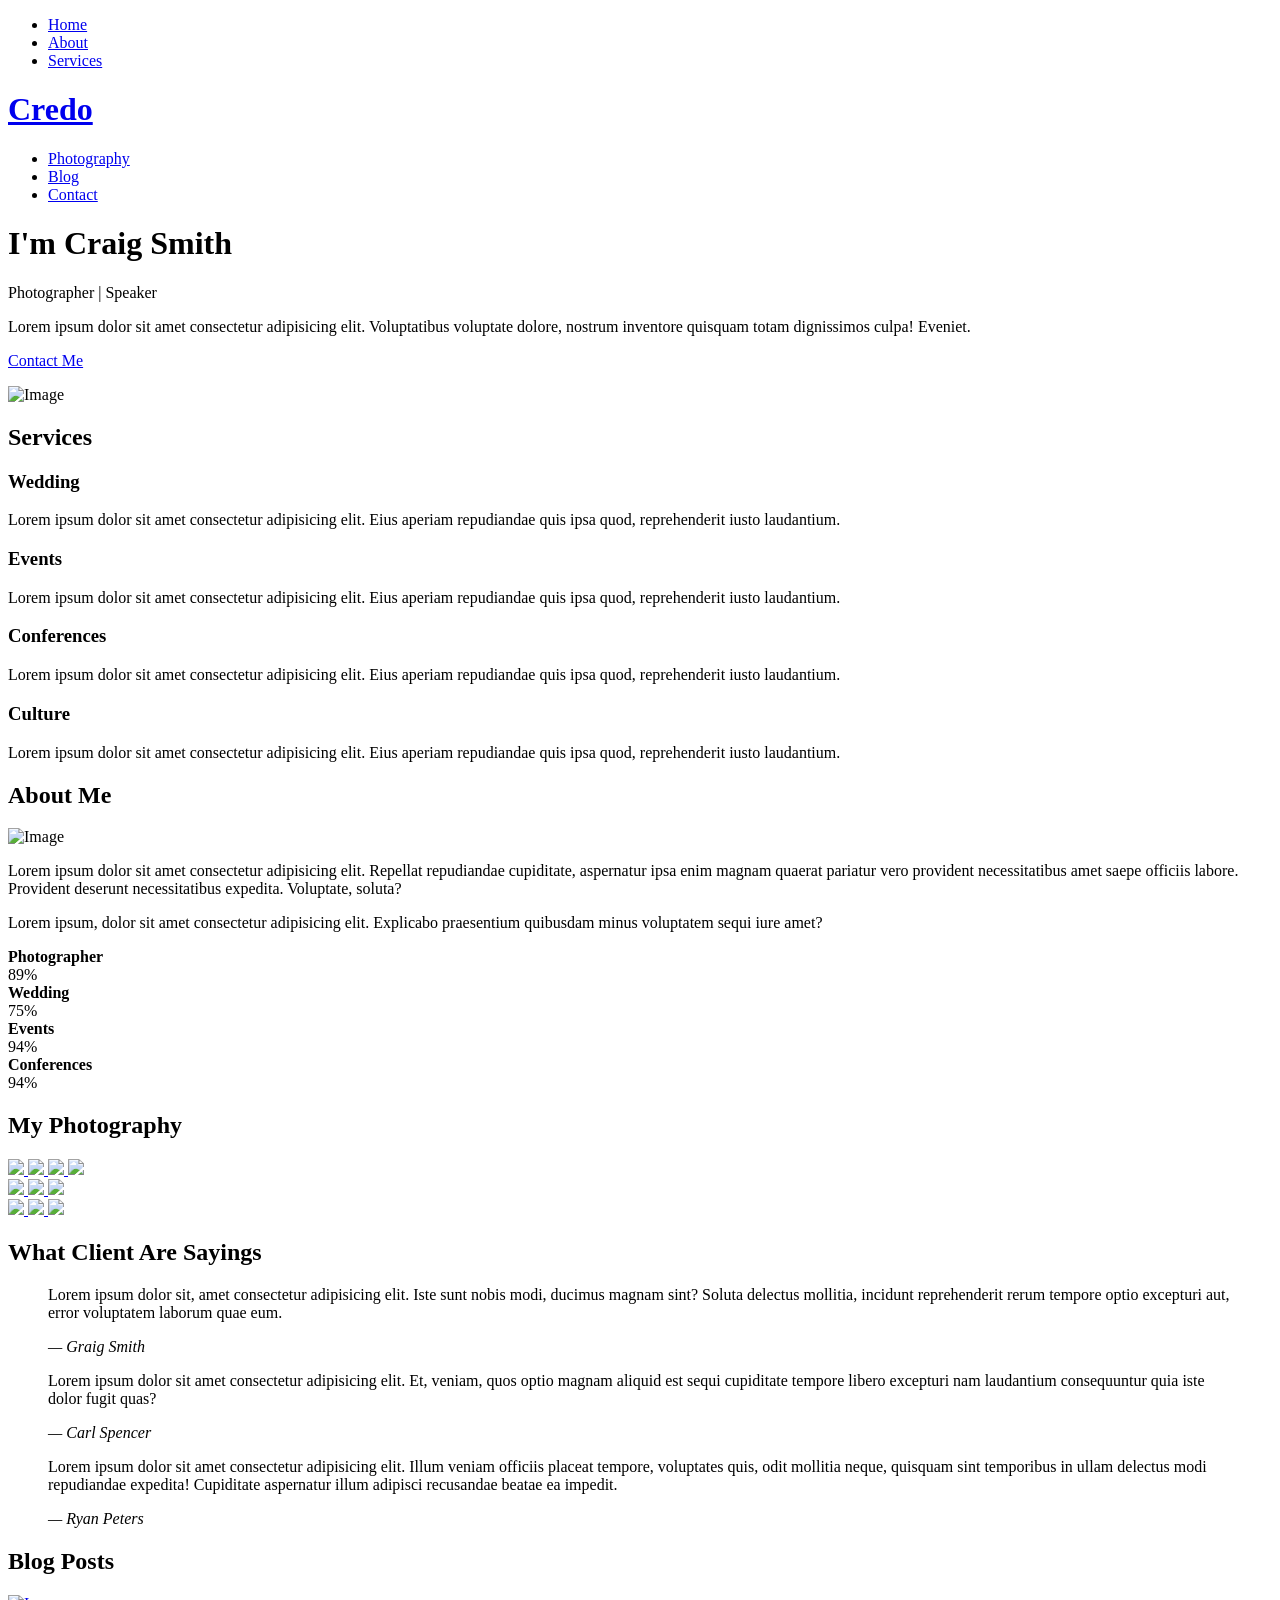
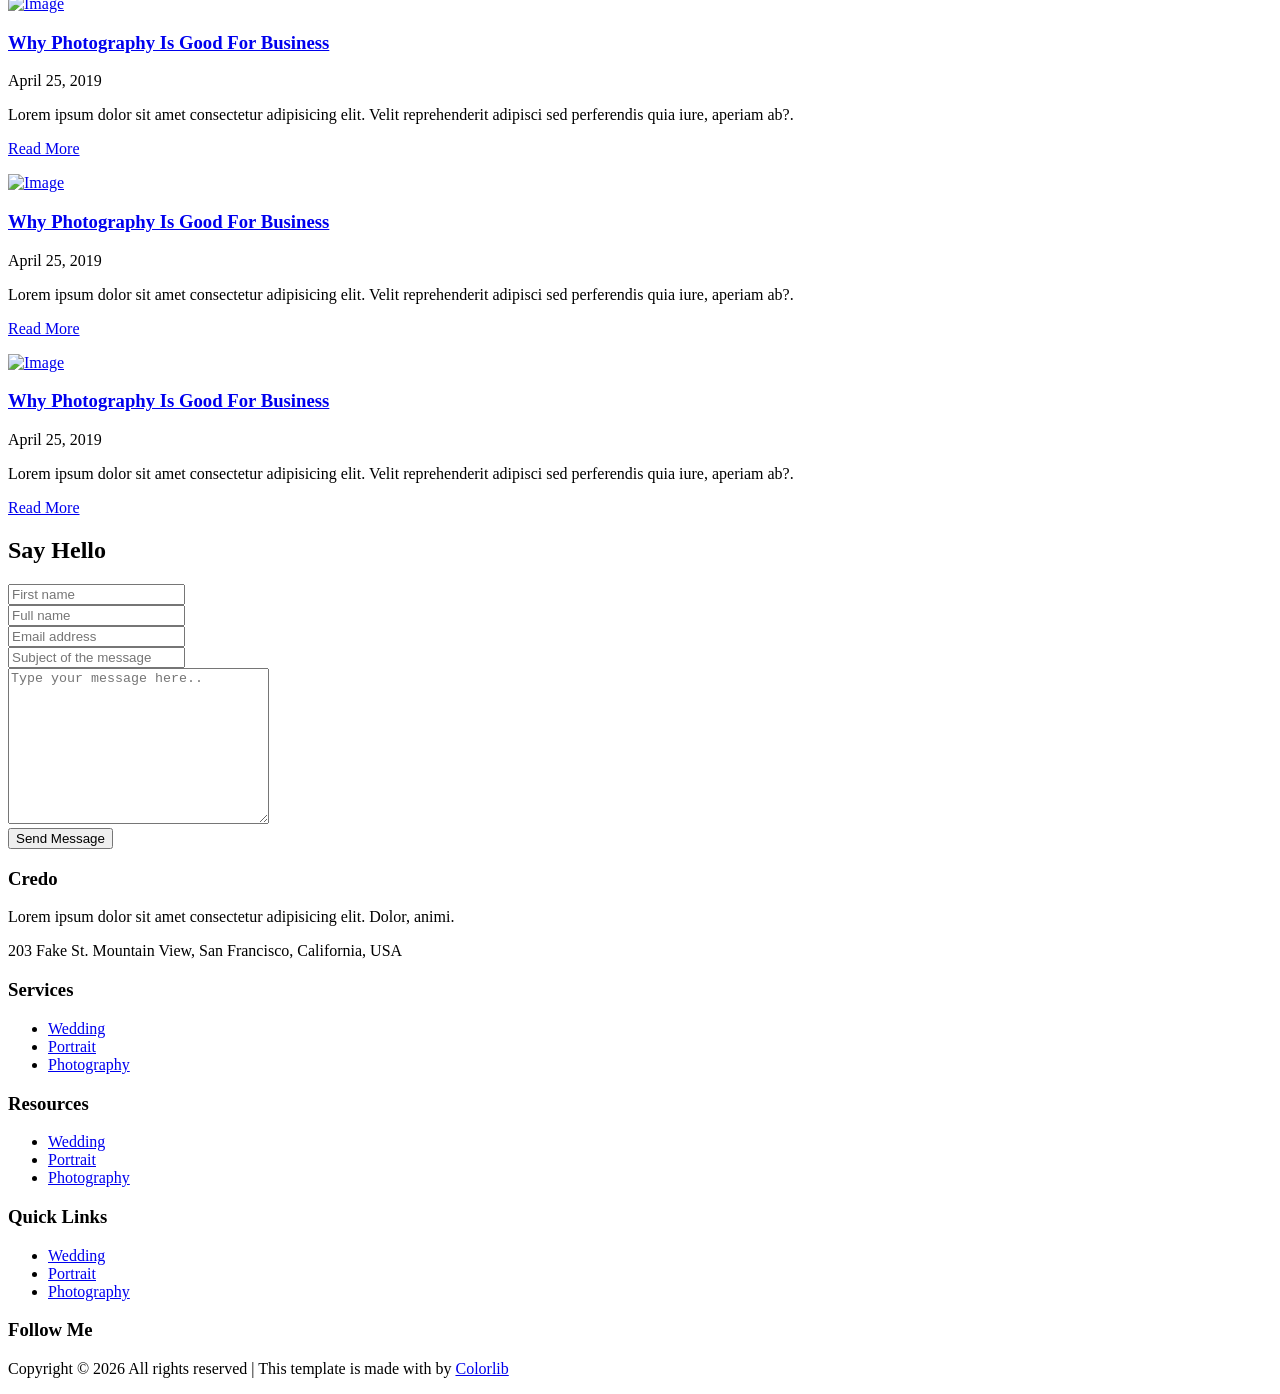
==== credd/index.html @ f9c204b1 "create flder" ====
<!doctype html>
<html lang="en">
  <head>
    <title>Credo &mdash; Website Template Colorlib</title>
    <meta charset="utf-8">
    <meta name="viewport" content="width=device-width, initial-scale=1, shrink-to-fit=no">
    
    <link href="https://fonts.googleapis.com/css?family=Nunito:300,400,700&display=swap" rel="stylesheet">
    <link rel="stylesheet" href="fonts/icomoon/style.css">

    <link rel="stylesheet" href="css/bootstrap.min.css">
    <link rel="stylesheet" href="css/jquery-ui.css">
    <link rel="stylesheet" href="css/owl.carousel.min.css">
    <link rel="stylesheet" href="css/owl.theme.default.min.css">
    <link rel="stylesheet" href="css/owl.theme.default.min.css">

    <link rel="stylesheet" href="css/jquery.fancybox.min.css">

    <link rel="stylesheet" href="css/bootstrap-datepicker.css">

    <link rel="stylesheet" href="fonts/flaticon/font/flaticon.css">

    <link rel="stylesheet" href="css/aos.css">

    <link rel="stylesheet" href="css/style.css">
    
  </head>
  <body data-spy="scroll" data-target=".site-navbar-target" data-offset="300">
  


  <div class="site-wrap">

    <div class="site-mobile-menu site-navbar-target">
      <div class="site-mobile-menu-header">
        <div class="site-mobile-menu-close mt-3">
          <span class="icon-close2 js-menu-toggle"></span>
        </div>
      </div>
      <div class="site-mobile-menu-body"></div>
    </div>
   
    <header class="site-navbar py-4 js-sticky-header site-navbar-target" role="banner">

      <div class="container-fluid">
        <div class="row align-items-center justify-content-center">
          
          <div class="">
            <nav class="site-navigation position-relative text-right" role="navigation">
              <ul class="site-menu main-menu js-clone-nav mr-auto d-none d-lg-block">
                <li><a href="#home-section" class="nav-link">Home</a></li>
                <li><a href="#about-section" class="nav-link">About</a></li>
                <li><a href="#services-section" class="nav-link">Services</a></li>
              </ul>
            </nav>
          </div>

          <div class=" text-center mx-5">
            <h1 class="m-0 site-logo"><a href="index.html">Credo</a></h1>
          </div>

          <div class="text-left">

            <nav class="site-navigation position-relative" role="navigation">
              <ul class="site-menu main-menu js-clone-nav mr-auto d-none d-lg-block">
                <li><a href="#portfolio-section" class="nav-link">Photography</a></li>
                <li><a href="#blog-section" class="nav-link">Blog</a></li>
                <li><a href="#contact-section" class="nav-link">Contact</a></li>
              </ul>
            </nav>


            <div class="d-inline-block d-lg-none" style="position: relative; top: 3px;"><a href="#" class="site-menu-toggle js-menu-toggle float-right"><span class="icon-menu h3"></span></a></div>

          </div>

        </div>
      </div>
      
    </header>


    <div class="site-blocks-cover overlay bg-light" id="home-section">

      <div class="container">
        <div class="row justify-content-center">

          <div class="col-md-12 mt-lg-5 text-left align-self-center text-intro">
            <div class="row">
              <div class="col-lg-6">
                <h1 class="text-white">I'm Craig Smith</h1>
                <p class="text-secondary">Photographer <span class="mx-3">|</span> Speaker</p>
                <p class="lead">Lorem ipsum dolor sit amet consectetur adipisicing elit. Voluptatibus voluptate dolore, nostrum inventore quisquam totam dignissimos culpa! Eveniet.</p>
                <p><a href="#contact-section" class="btn smoothscroll btn-primary">Contact Me</a></p>
              </div>
            </div>
          </div>
            
        </div>
      </div>

      <img src="images/credo_img_1.jpg" alt="Image" class="img-face">
      
    </div>  

    <div class="site-section bg-light" id="services-section">
      <div class="container">
        <div class="row ">
          <div class="col-12 mb-5 position-relative">
            <h2 class="section-title text-center mb-5">Services</h2>
          </div>
    
          <div class="col-md-6 mb-4">
            <div class="service d-flex h-100">
              <div class="service-number mr-4"><span class="icon-glass"></span></div>
              <div class="service-about">
                <h3>Wedding</h3>
                <p>Lorem ipsum dolor sit amet consectetur adipisicing elit. Eius aperiam repudiandae quis ipsa quod, reprehenderit iusto laudantium.</p>
              </div>
            </div>
          </div>
    
          <div class="col-md-6 mb-4">
            <div class="service d-flex h-100">
              <div class="service-number mr-4"><span class="icon-video-camera"></span></div>
              <div class="service-about">
                <h3>Events</h3>
                <p>Lorem ipsum dolor sit amet consectetur adipisicing elit. Eius aperiam repudiandae quis ipsa quod, reprehenderit iusto laudantium.</p>
              </div>
            </div>
          </div>
    
          <div class="col-md-6 mb-4">
            <div class="service d-flex h-100">
              <div class="service-number mr-4"><span class="icon-fire"></span></div>
              <div class="service-about">
                <h3>Conferences</h3>
                <p>Lorem ipsum dolor sit amet consectetur adipisicing elit. Eius aperiam repudiandae quis ipsa quod, reprehenderit iusto laudantium.</p>
              </div>
            </div>
          </div>
    
          <div class="col-md-6 mb-4">
            <div class="service d-flex h-100">
              <div class="service-number mr-4"><span class="icon-magnet"></span></div>
              <div class="service-about">
                <h3>Culture</h3>
                <p>Lorem ipsum dolor sit amet consectetur adipisicing elit. Eius aperiam repudiandae quis ipsa quod, reprehenderit iusto laudantium.</p>
              </div>
            </div>
          </div>
    
        </div>
      </div>
    </div>



    <div class="site-section" id="about-section">
      <div class="container">
        <div class="row ">
          <div class="col-12 mb-4 position-relative">
            <h2 class="section-title">About Me</h2>
          </div>
          <div class="col-lg-6 order-2 order-lg-1">
            <img class="img-fluid mb-4" src="images/credo_img_1.jpg" alt="Image">
            <p>Lorem ipsum dolor sit amet consectetur adipisicing elit. Repellat repudiandae cupiditate, aspernatur ipsa enim magnam quaerat pariatur vero provident necessitatibus amet saepe officiis labore. Provident deserunt necessitatibus expedita. Voluptate, soluta?</p>
            <p>Lorem ipsum, dolor sit amet consectetur adipisicing elit. Explicabo praesentium quibusdam minus voluptatem sequi iure amet?</p>
          </div>
          <div class="col-lg-6 order-3 pl-lg-5 order-lg-2">
            <div class="mb-5">
              <strong class="text-black">Photographer</strong>
              <div class="progress">
                <div class="progress-bar" role="progressbar" aria-valuenow="0" aria-valuemin="0" aria-valuemax="100"
                  style="width: 89%;">
                  <span>89%</span>
                </div>
              </div>
            </div>
            <div class="mb-5">
              <strong class="text-black">Wedding</strong>
              <div class="progress">
                <div class="progress-bar" role="progressbar" aria-valuenow="0" aria-valuemin="0" aria-valuemax="100"
                  style="width: 75%;">
                  <span>75%</span>
                </div>
              </div>
            </div>
            <div class="mb-5">
              <strong class="text-black">Events</strong>
              <div class="progress">
                <div class="progress-bar" role="progressbar" aria-valuenow="0" aria-valuemin="0" aria-valuemax="100"
                  style="width: 94%;">
                  <span>94%</span>
                </div>
              </div>
            </div>
            <div class="mb-5">
              <strong class="text-black">Conferences</strong>
              <div class="progress">
                <div class="progress-bar" role="progressbar" aria-valuenow="0" aria-valuemin="0" aria-valuemax="100"
                  style="width: 94%;">
                  <span>94%</span>
                </div>
              </div>
            </div>
          </div>
          
        </div>
      </div>
    </div>


    

    <section class="site-section block__62272" id="portfolio-section">
      

      <div class="container">
        <div class="row mb-5">
          <div class="col-12 position-relative">
            <h2 class="section-title text-center mb-5">My Photography</h2>
          </div>
        </div>


        <div class="row">
          <div class="col-md-6 col-lg-4 item">
            <a href="images/img_1.jpg" class="item-wrap fancybox mb-4">
              <span class="icon-search2"></span>
              <img class="img-fluid" src="images/img_1.jpg">
            </a>
            <a href="images/img_2.jpg" class="item-wrap fancybox mb-4">
              <span class="icon-search2"></span>
              <img class="img-fluid" src="images/img_2.jpg">
            </a>
            <a href="images/img_3.jpg" class="item-wrap fancybox mb-4">
              <span class="icon-search2"></span>
              <img class="img-fluid" src="images/img_3.jpg">
            </a>
            <a href="images/img_10.jpg" class="item-wrap fancybox mb-4">
              <span class="icon-search2"></span>
              <img class="img-fluid" src="images/img_10.jpg">
            </a>
          </div>
          <div class="col-md-6 col-lg-4 item">
            <a href="images/img_1.jpg" class="item-wrap fancybox mb-4">
              <span class="icon-search2"></span>
              <img class="img-fluid" src="images/img_4.jpg">
            </a>
            <a href="images/img_5.jpg" class="item-wrap fancybox mb-4">
              <span class="icon-search2"></span>
              <img class="img-fluid" src="images/img_5.jpg">
            </a>
            <a href="images/img_8.jpg" class="item-wrap fancybox mb-4">
              <span class="icon-search2"></span>
              <img class="img-fluid" src="images/img_8.jpg">
            </a>
          </div>
          <div class="col-md-6 col-lg-4 item">
            <a href="images/img_6.jpg" class="item-wrap fancybox mb-4">
              <span class="icon-search2"></span>
              <img class="img-fluid" src="images/img_6.jpg">
            </a>
            <a href="images/img_7.jpg" class="item-wrap fancybox mb-4">
              <span class="icon-search2"></span>
              <img class="img-fluid" src="images/img_7.jpg">
            </a>
            <a href="images/img_9.jpg" class="item-wrap fancybox mb-4">
              <span class="icon-search2"></span>
              <img class="img-fluid" src="images/img_9.jpg">
            </a>
          </div>
        </div>

        
      </div>

    </section>


    <section class="site-section bg-primary">
      <div class="container">
        <div class="row">
          <div class="col-12 mb-5 position-relative">
            <h2 class="section-title text-center mb-5 text-white">What Client Are Sayings</h2>
          </div>
        </div>
        <div class="owl-carousel slide-one-item">
          <div class="slide">
            <blockquote>
              <p>Lorem ipsum dolor sit, amet consectetur adipisicing elit. Iste sunt nobis modi, ducimus magnam sint? Soluta delectus mollitia, incidunt reprehenderit rerum tempore optio excepturi aut, error voluptatem laborum quae eum.</p>
              <p><cite>&mdash; Graig Smith</cite></p>
            </blockquote>
          </div>
          <div class="slide">
            <blockquote>
              <p>Lorem ipsum dolor sit amet consectetur adipisicing elit. Et, veniam, quos optio magnam aliquid est sequi cupiditate tempore libero excepturi nam laudantium consequuntur quia iste dolor fugit quas?</p>
              <p><cite>&mdash; Carl Spencer</cite></p>
            </blockquote>
          </div>
          <div class="slide">
            <blockquote>
              <p>Lorem ipsum dolor sit amet consectetur adipisicing elit. Illum veniam officiis placeat tempore, voluptates quis, odit mollitia neque, quisquam sint temporibus in ullam delectus modi repudiandae expedita! Cupiditate aspernatur illum adipisci recusandae beatae ea impedit.</p>
              <p><cite>&mdash; Ryan Peters</cite></p>
            </blockquote>
          </div>
        </div>
      </div>
    </section>

    

    <section class="site-section bg-light" id="blog-section">
      <div class="container">
        <div class="row">
          
          <div class="col-12 mb-5 position-relative">
            <h2 class="section-title text-center mb-5">Blog Posts</h2>
          </div>

          <div class="col-md-6 mb-5 mb-lg-0 col-lg-4">
            <div class="blog_entry">
              <a href="single.html"><img src="images/blog_1.jpg" alt="Image" class="img-fluid"></a>
              <div class="p-4 bg-white">
                <h3><a href="single.html">Why Photography Is Good For Business</a></h3>
                <span class="date">April 25, 2019</span>
                <p>Lorem ipsum dolor sit amet consectetur adipisicing elit. Velit reprehenderit adipisci sed perferendis quia iure, aperiam ab?.</p>
                <p class="more"><a href="single.html">Read More</a></p>
              </div>
            </div>
          </div>

          <div class="col-md-6 mb-5 mb-lg-0 col-lg-4">
            <div class="blog_entry">
              <a href="single.html"><img src="images/blog_2.jpg" alt="Image" class="img-fluid"></a>
              <div class="p-4 bg-white">
                <h3><a href="single.html">Why Photography Is Good For Business</a></h3>
                <span class="date">April 25, 2019</span>
                <p>Lorem ipsum dolor sit amet consectetur adipisicing elit. Velit reprehenderit adipisci sed perferendis quia iure, aperiam ab?.</p>
                <p class="more"><a href="single.html">Read More</a></p>
              </div>
            </div>
          </div>

          <div class="col-md-6 mb-5 mb-lg-0 col-lg-4">
            <div class="blog_entry">
              <a href="single.html"><img src="images/blog_3.jpg" alt="Image" class="img-fluid"></a>
              <div class="p-4 bg-white">
                <h3><a href="single.html">Why Photography Is Good For Business</a></h3>
                <span class="date">April 25, 2019</span>
                <p>Lorem ipsum dolor sit amet consectetur adipisicing elit. Velit reprehenderit adipisci sed perferendis quia iure, aperiam ab?.</p>
                <p class="more"><a href="single.html">Read More</a></p>
              </div>
            </div>
          </div>
        </div>
      </div>
    </section>


    <section class="site-section bg-primary" id="contact-section">
      <div class="container">
        <div class="row">
          <div class="col-12 mb-5 position-relative">
            <h2 class="section-title text-center text-white mb-5">Say Hello</h2>
          </div>
        </div>
        <form action="#" class="form">
          <div class="row mb-4">
            <div class="form-group col-6">
              <input type="text" class="form-control" placeholder="First name">
            </div>
            <div class="form-group col-6">
              <input type="text" class="form-control" placeholder="Full name">
            </div>
          </div>

          <div class="row mb-4">
            <div class="form-group col-12">
              <input type="email" class="form-control" placeholder="Email address">
            </div>
          </div>

          <div class="row mb-4">
            <div class="form-group col-12">
              <input type="text" class="form-control" placeholder="Subject of the message">
            </div>
          </div>

          <div class="row mb-4">
            <div class="form-group col-12">
              <textarea name="" id="" cols="30" rows="10" class="form-control" placeholder="Type your message here.."></textarea>
            </div>
          </div>

          <div class="row">
            <div class="col-md-6">
              <input type="submit" class="btn btn-dark" value="Send Message">
            </div>
          </div>
          
        </form>
      </div>
    </section>

    <footer class="site-section bg-light footer">
      <div class="container">
        <div class="row mb-5">
          <div class="col-md-3">
            <h3 class="footer-title">Credo</h3>
            <p>Lorem ipsum dolor sit amet consectetur adipisicing elit. Dolor, animi.</p>
            <p><span class="d-inline-block d-md-block">203 Fake St. Mountain View,</span> San Francisco, California, USA</p>
          </div>
          <div class="col-md-5 mx-auto">
            <div class="row">
              <div class="col-lg-4">
                <h3 class="footer-title">Services</h3>
                <ul class="list-unstyled">
                  <li><a href="#">Wedding</a></li>
                  <li><a href="#">Portrait</a></li>
                  <li><a href="#">Photography</a></li>
                </ul>
              </div>
              <div class="col-lg-4">
                <h3 class="footer-title">Resources</h3>
                <ul class="list-unstyled">
                  <li><a href="#">Wedding</a></li>
                  <li><a href="#">Portrait</a></li>
                  <li><a href="#">Photography</a></li>
                </ul>
              </div>
              <div class="col-lg-4">
                <h3 class="footer-title">Quick Links</h3>
                <ul class="list-unstyled">
                  <li><a href="#">Wedding</a></li>
                  <li><a href="#">Portrait</a></li>
                  <li><a href="#">Photography</a></li>
                </ul>
              </div>
            </div>
          </div>
          <div class="col-md-3">
            <h3 class="footer-title">Follow Me</h3>
            <a href="#" class="social-circle p-2"><span class="icon-twitter"></span></a>
            <a href="#" class="social-circle p-2"><span class="icon-facebook"></span></a>
            <a href="#" class="social-circle p-2"><span class="icon-instagram"></span></a>
            <a href="#" class="social-circle p-2"><span class="icon-dribbble"></span></a>
            <a href="#" class="social-circle p-2"><span class="icon-linkedin"></span></a>
          </div>
        </div>

        <div class="row">
          <div class="col-12 text-center">
            <!-- Link back to Colorlib can't be removed. Template is licensed under CC BY 3.0. -->
            <p>Copyright &copy;
            <script>document.write(new Date().getFullYear());</script> All rights reserved | This template is made with <i
              class="icon-heart-o" aria-hidden="true"></i> by <a href="https://colorlib.com" target="_blank">Colorlib</a></p>
            <!-- Link back to Colorlib can't be removed. Template is licensed under CC BY 3.0. -->
            
          </div>
        </div>
      </div>
    </footer>

  </div> <!-- .site-wrap -->

  <script src="js/jquery-3.3.1.min.js"></script>
  <script src="js/jquery-ui.js"></script>
  <script src="js/popper.min.js"></script>
  <script src="js/bootstrap.min.js"></script>
  <script src="js/owl.carousel.min.js"></script>
  <script src="js/jquery.easing.1.3.js"></script>
  <script src="js/aos.js"></script>
  <script src="js/jquery.fancybox.min.js"></script>
  <script src="js/jquery.sticky.js"></script>
  
  <script src="js/main.js"></script>

  
  </body>
</html>
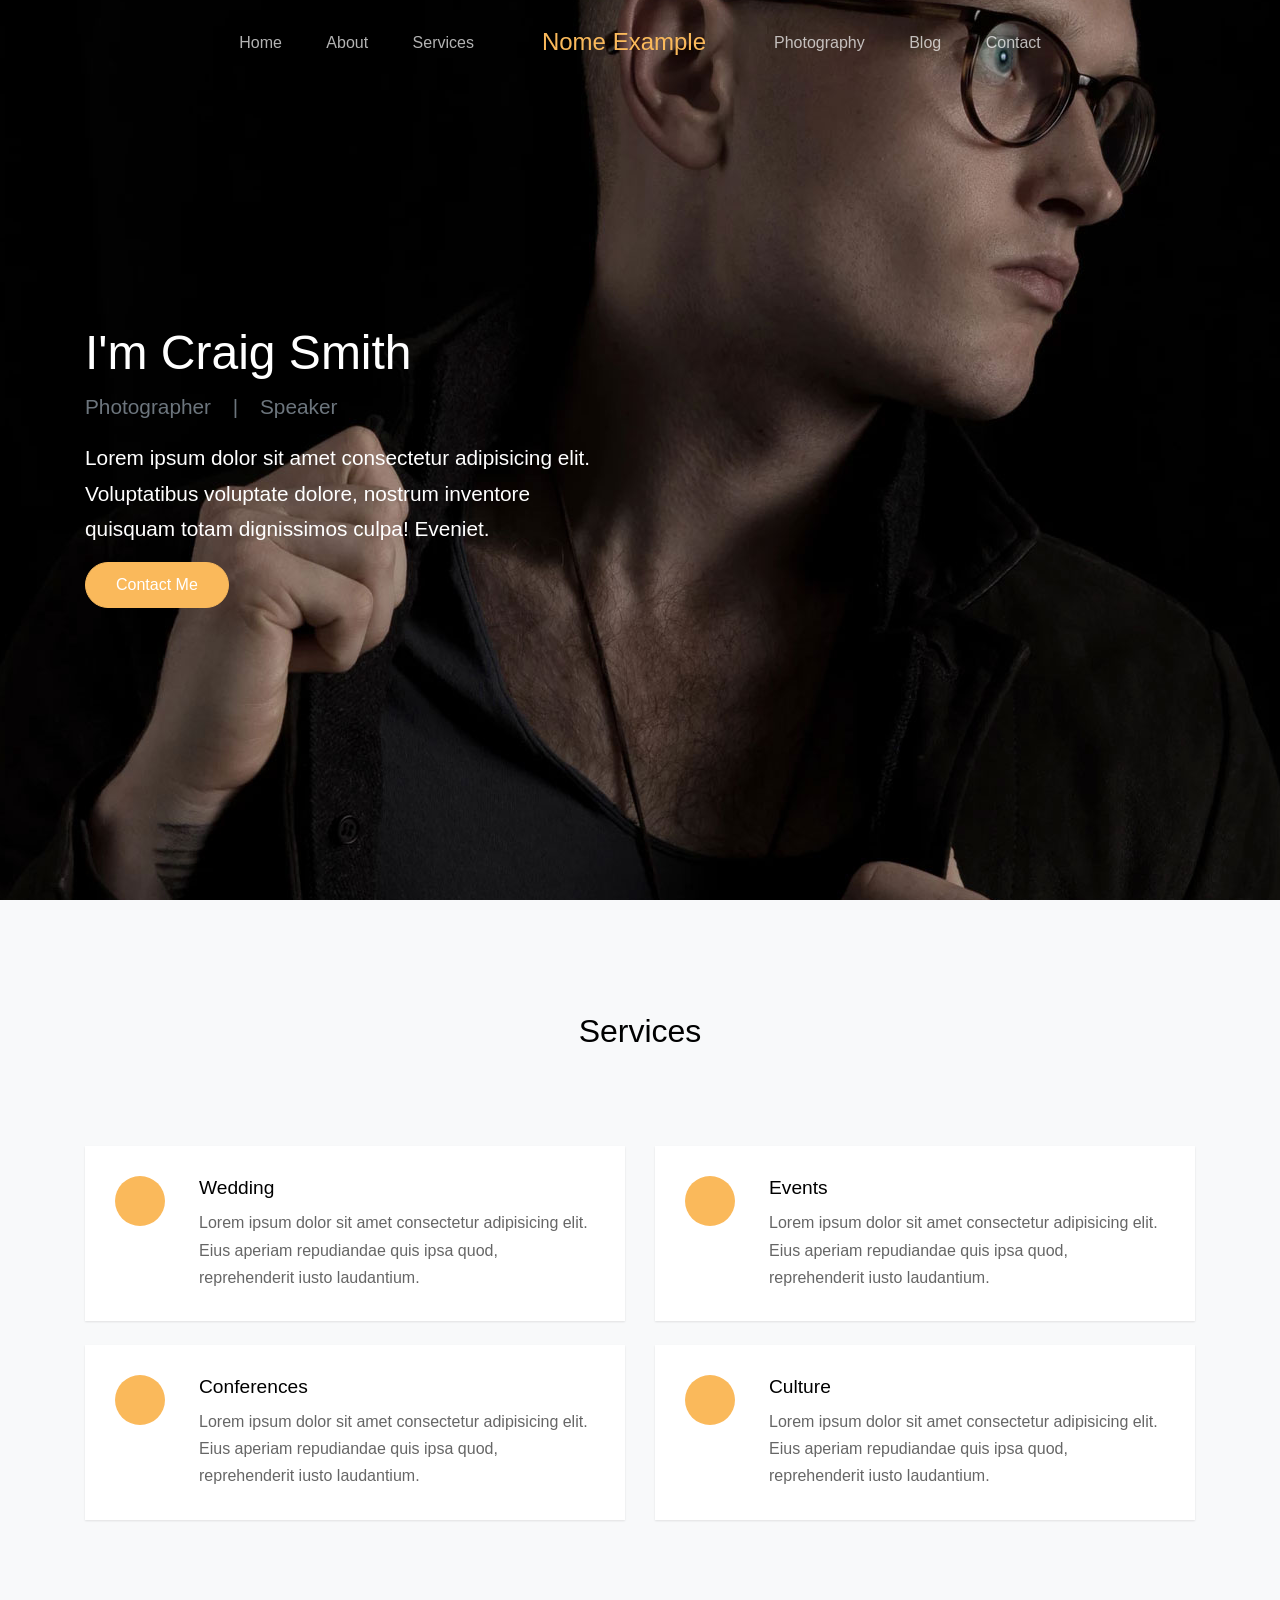
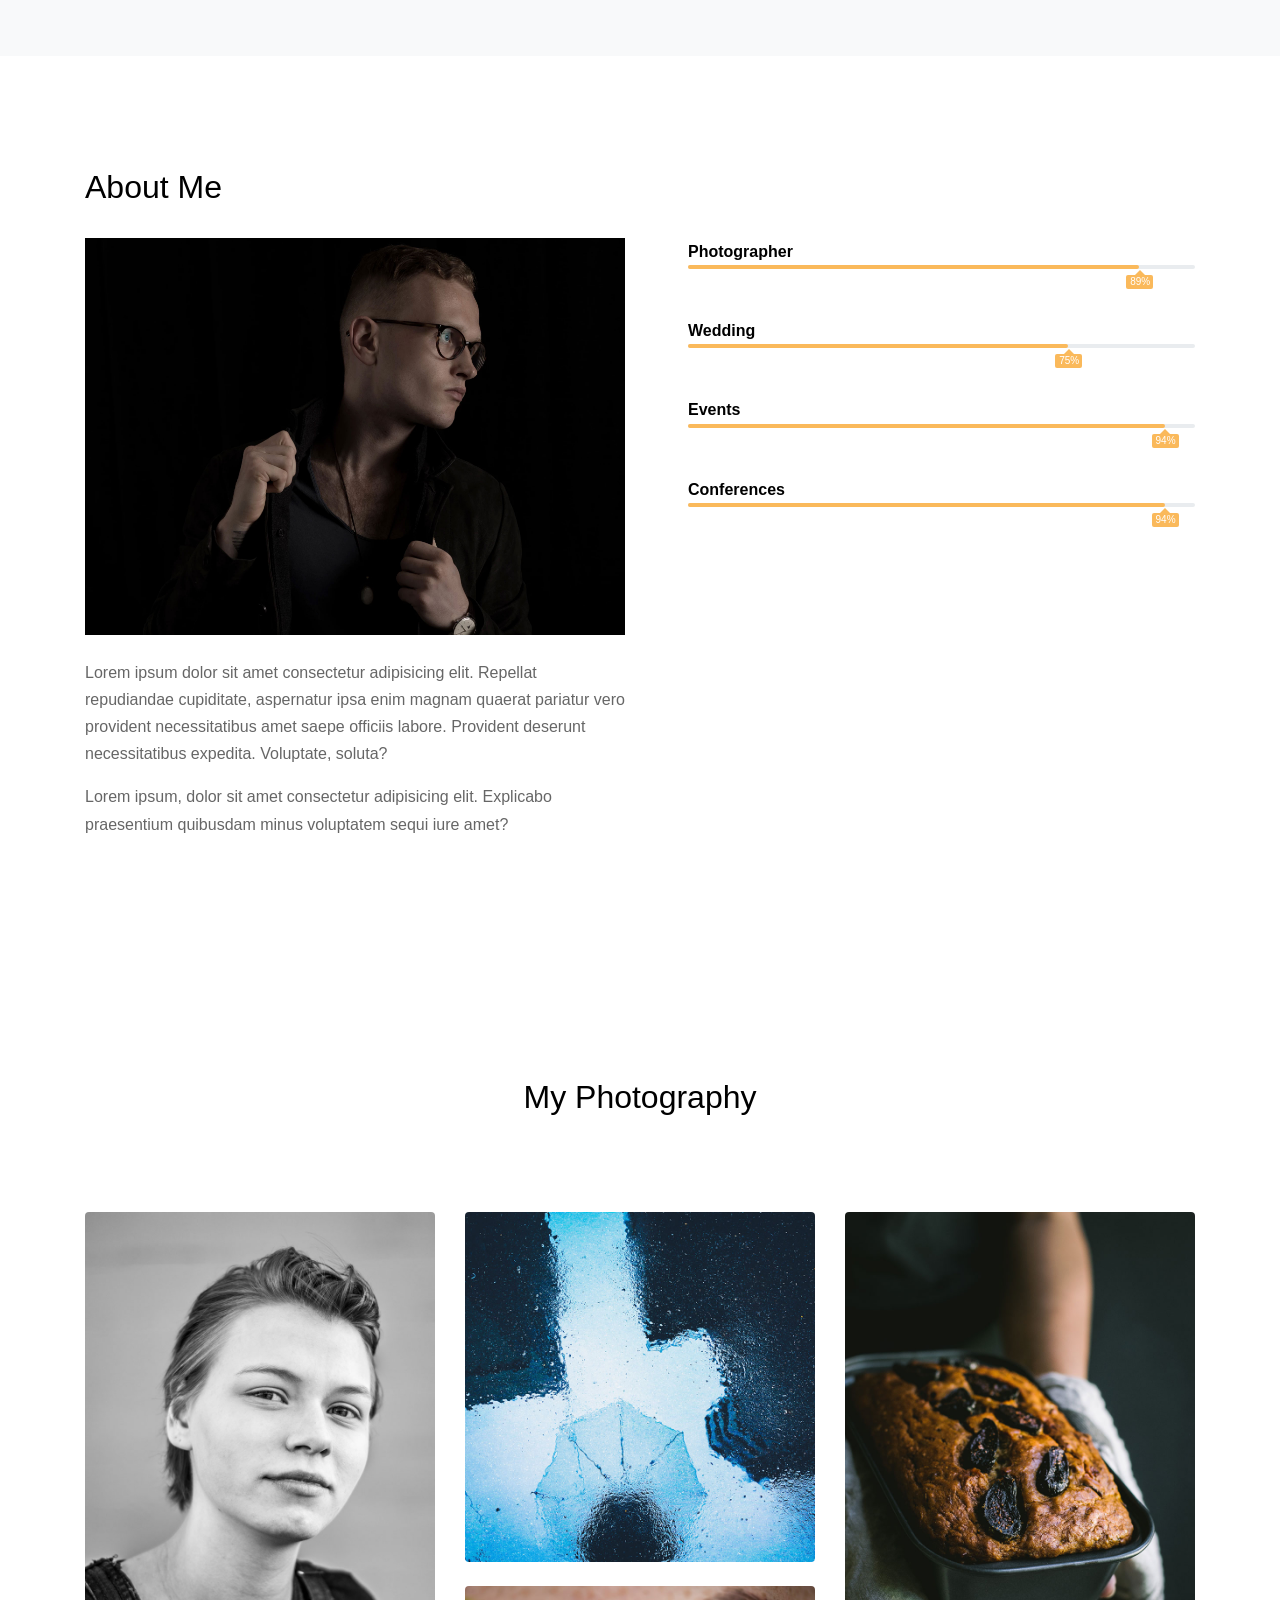
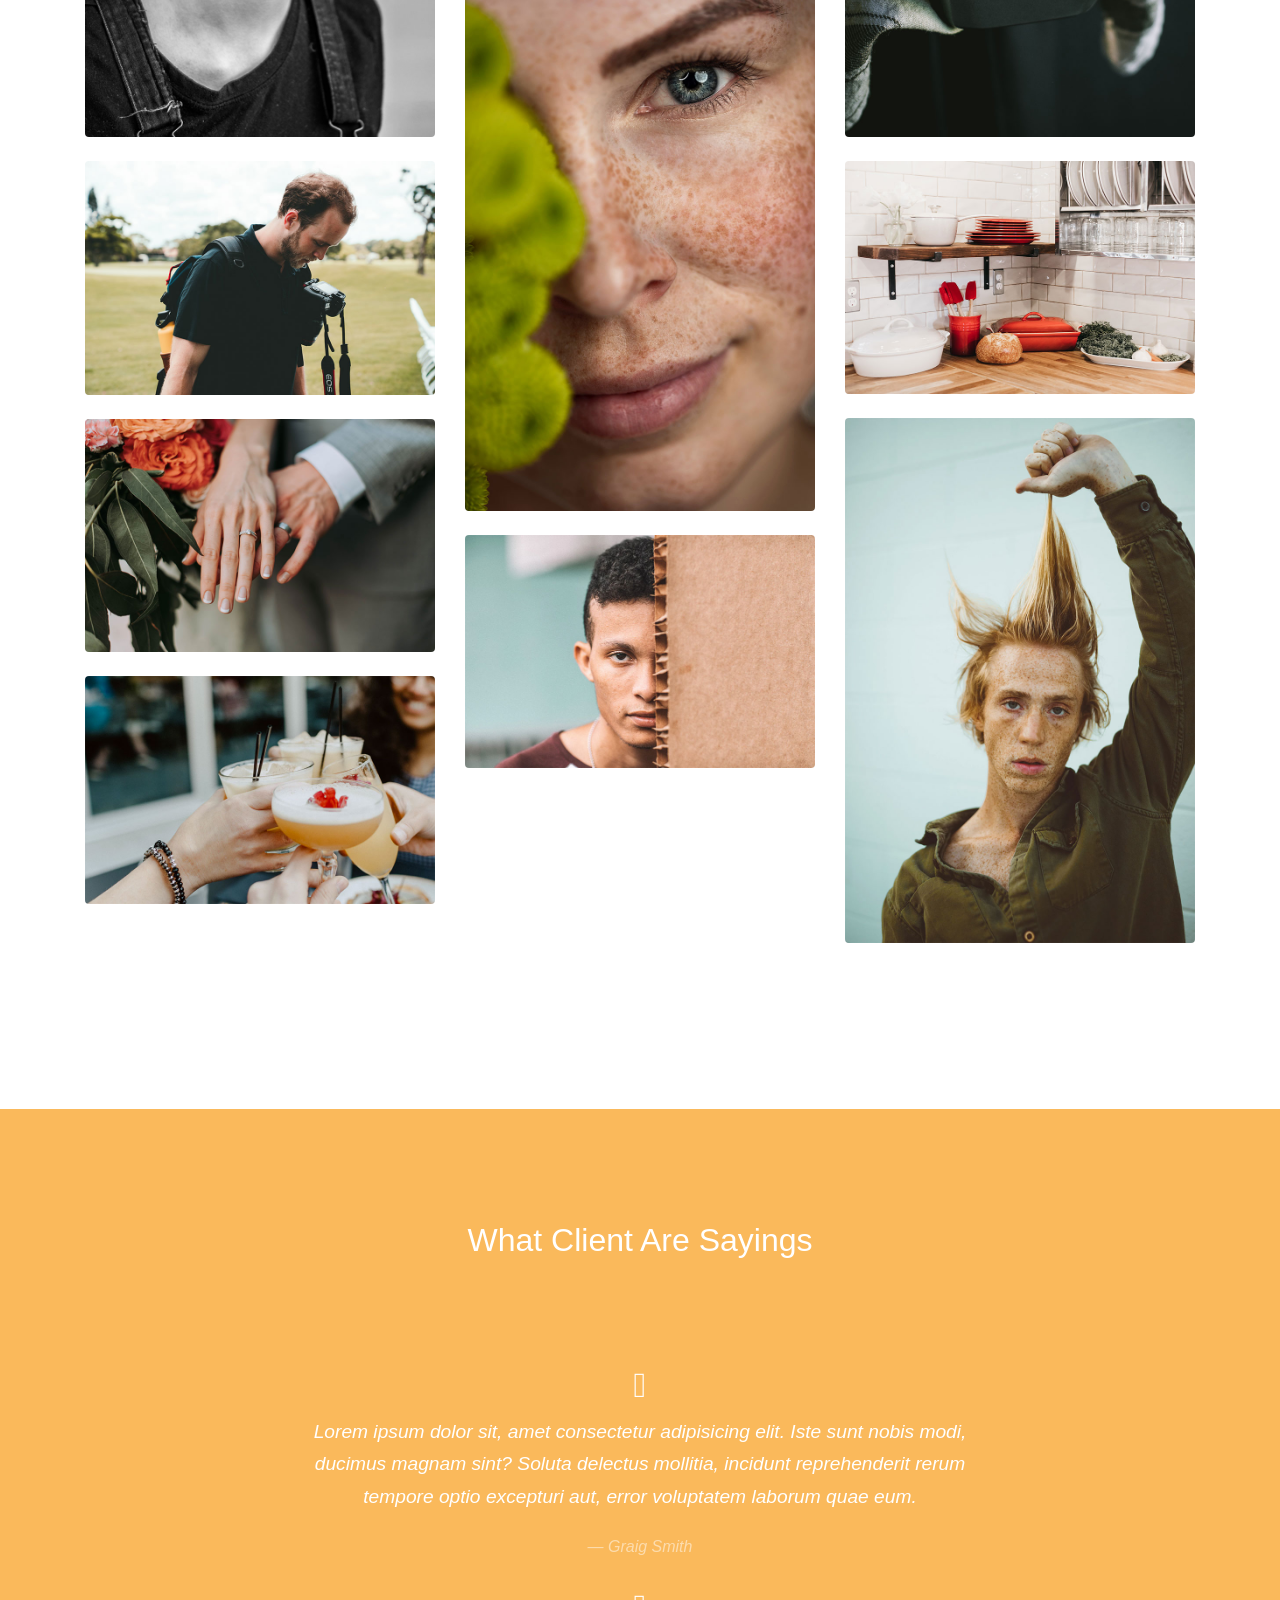
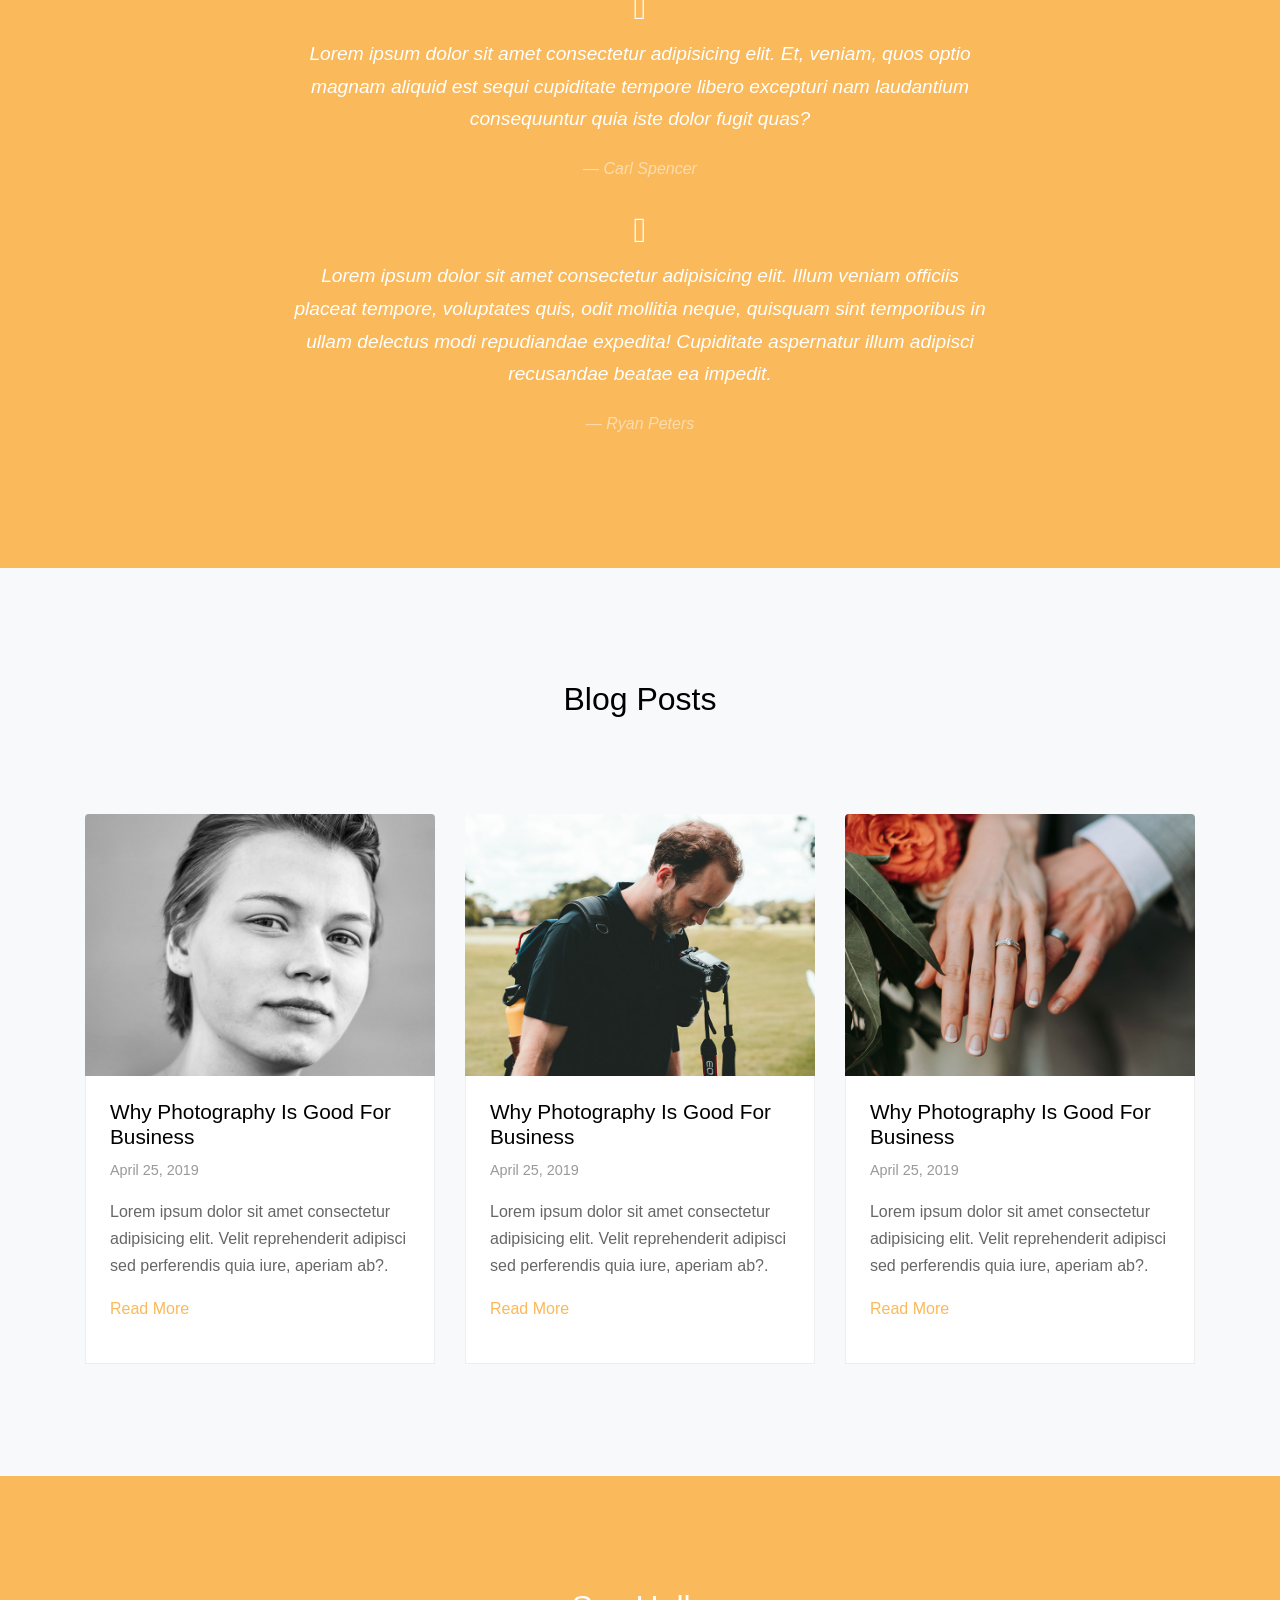
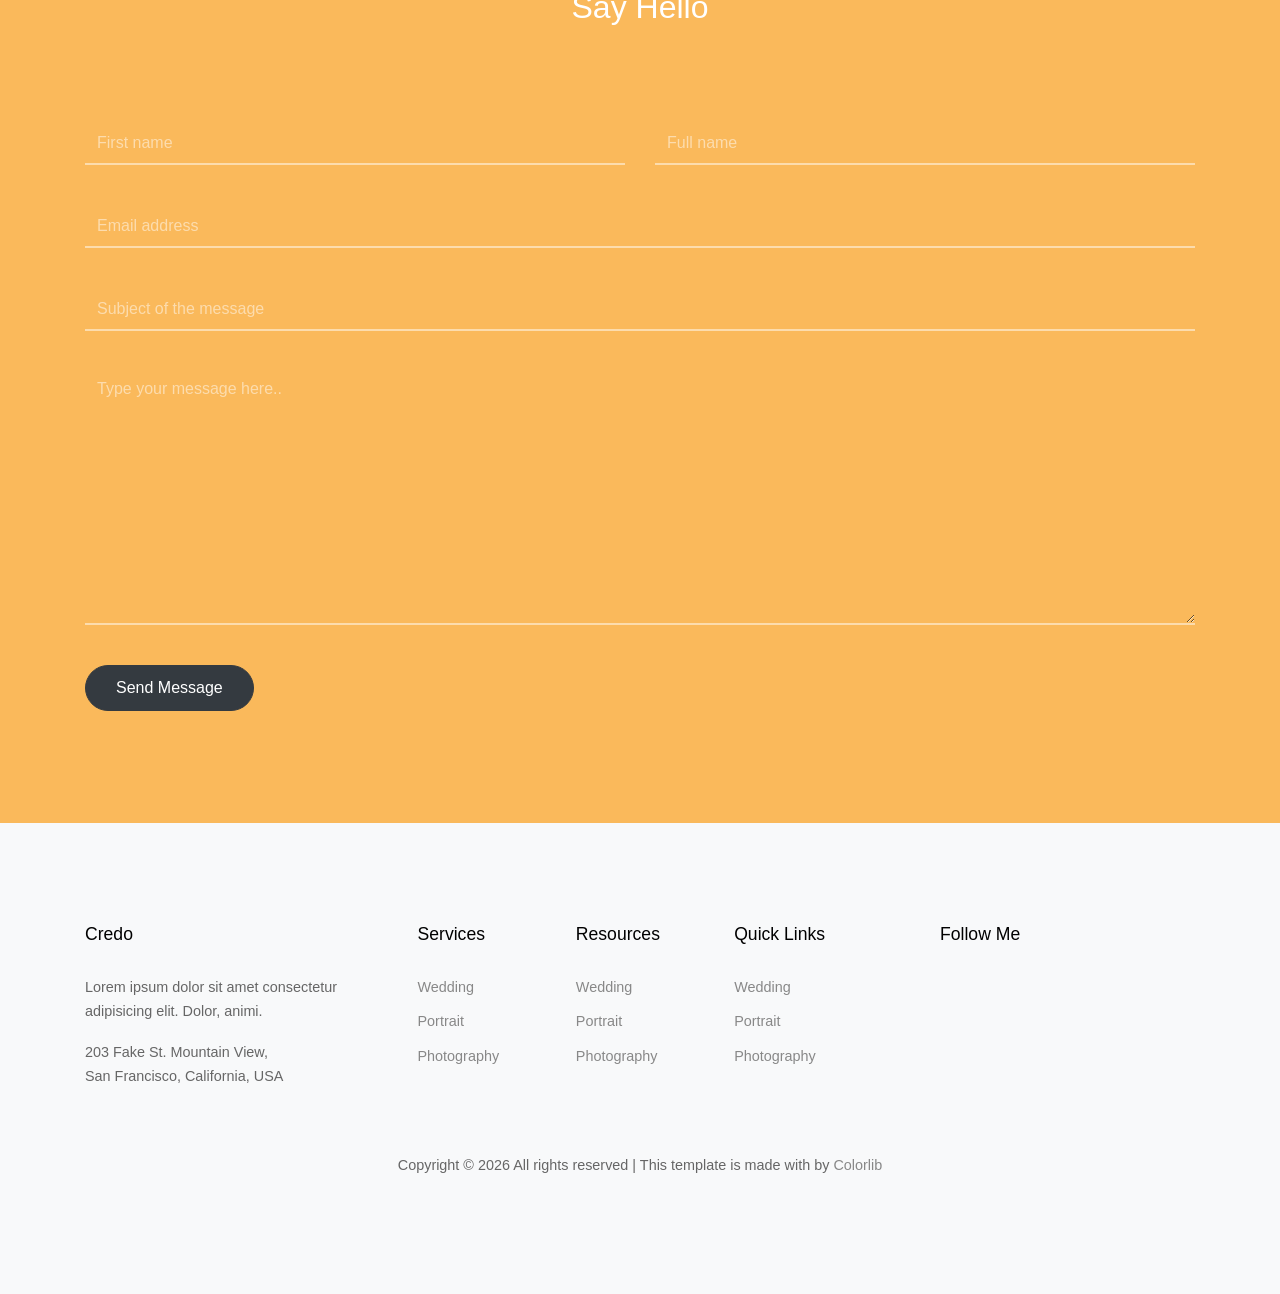
==== commit a7ba1b44: "Update index.html" ====
--- a/credd/index.html
+++ b/credd/index.html
@@ -56,7 +56,7 @@
           </div>
 
           <div class=" text-center mx-5">
-            <h1 class="m-0 site-logo"><a href="index.html">Credo</a></h1>
+            <h1 class="m-0 site-logo"><a href="index.html">Nome Example</a></h1>
           </div>
 
           <div class="text-left">
@@ -479,4 +479,4 @@
 
   
   </body>
-</html>+</html>
--- a/credd/css/style.css
+++ b/credd/css/style.css
@@ -0,0 +1,997 @@
+/* Base */
+html {
+  overflow-x: hidden; }
+
+body {
+  line-height: 1.7;
+  color: #666666;
+  font-weight: 400;
+  font-size: 1rem;
+  font-family: "Nunito", -apple-system, BlinkMacSystemFont, "Segoe UI", Roboto, "Helvetica Neue", Arial, "Noto Sans", sans-serif, "Apple Color Emoji", "Segoe UI Emoji", "Segoe UI Symbol", "Noto Color Emoji"; }
+
+::-moz-selection {
+  background: #000;
+  color: #fff; }
+
+::selection {
+  background: #000;
+  color: #fff; }
+
+a {
+  -webkit-transition: .3s all ease;
+  -o-transition: .3s all ease;
+  transition: .3s all ease; }
+  a:hover {
+    text-decoration: none; }
+
+h1, h2, h3, h4, h5,
+.h1, .h2, .h3, .h4, .h5 {
+  color: #000; }
+
+.border-2 {
+  border-width: 2px; }
+
+.text-black {
+  color: #000 !important; }
+
+.bg-black {
+  background: #000 !important; }
+
+.color-black-opacity-5 {
+  color: rgba(0, 0, 0, 0.5); }
+
+.color-white-opacity-5 {
+  color: rgba(255, 255, 255, 0.5); }
+
+body:after {
+  -webkit-transition: .3s all ease-in-out;
+  -o-transition: .3s all ease-in-out;
+  transition: .3s all ease-in-out; }
+
+.offcanvas-menu {
+  position: relative; }
+  .offcanvas-menu:after {
+    position: absolute;
+    content: "";
+    bottom: 0;
+    left: 0;
+    top: 0;
+    right: 0;
+    z-index: 999;
+    background: rgba(0, 0, 0, 0.2); }
+
+.btn {
+  font-size: 16px;
+  border-radius: 30px;
+  padding: 10px 30px; }
+  .btn:hover, .btn:active, .btn:focus {
+    outline: none;
+    -webkit-box-shadow: none !important;
+    box-shadow: none !important; }
+  .btn.btn-primary {
+    background: #fab95b;
+    border-color: #fab95b;
+    color: #fff; }
+    .btn.btn-primary:hover {
+      background: #000;
+      border-color: #000;
+      color: #fff; }
+    .btn.btn-primary.btn-black--hover:hover {
+      background: #666666;
+      color: #fff; }
+
+.line-height-1 {
+  line-height: 1 !important; }
+
+.bg-black {
+  background: #000; }
+
+.form-control {
+  height: 43px;
+  border-radius: 30px;
+  font-family: "Nunito", -apple-system, BlinkMacSystemFont, "Segoe UI", Roboto, "Helvetica Neue", Arial, "Noto Sans", sans-serif, "Apple Color Emoji", "Segoe UI Emoji", "Segoe UI Symbol", "Noto Color Emoji";
+  background: transparent !important;
+  color: #fff !important;
+  border-color: rgba(255, 255, 255, 0.5) !important;
+  border-bottom-width: 2px !important; }
+  .form-control:active, .form-control:focus {
+    border-color: #fff !important; }
+  .form-control:hover, .form-control:active, .form-control:focus {
+    -webkit-box-shadow: none !important;
+    box-shadow: none !important; }
+  .form-control::-webkit-input-placeholder {
+    /* Chrome/Opera/Safari */
+    color: rgba(255, 255, 255, 0.5); }
+  .form-control::-moz-placeholder {
+    /* Firefox 19+ */
+    color: rgba(255, 255, 255, 0.5); }
+  .form-control:-ms-input-placeholder {
+    /* IE 10+ */
+    color: rgba(255, 255, 255, 0.5); }
+  .form-control:-moz-placeholder {
+    /* Firefox 18- */
+    color: rgba(255, 255, 255, 0.5); }
+
+.site-section {
+  padding: 2.5em 0; }
+  @media (min-width: 768px) {
+    .site-section {
+      padding: 7em 0; } }
+  .site-section.site-section-sm {
+    padding: 4em 0; }
+
+.site-section-heading {
+  padding-bottom: 20px;
+  margin-bottom: 0px;
+  position: relative;
+  font-size: 2.5rem; }
+  @media (min-width: 768px) {
+    .site-section-heading {
+      font-size: 3rem; } }
+
+.site-footer {
+  padding: 4em 0;
+  background: #333333; }
+  @media (min-width: 768px) {
+    .site-footer {
+      padding: 8em 0; } }
+  .site-footer .border-top {
+    border-top: 1px solid rgba(255, 255, 255, 0.1) !important; }
+  .site-footer p {
+    color: #737373; }
+  .site-footer h2, .site-footer h3, .site-footer h4, .site-footer h5 {
+    color: #fff; }
+  .site-footer a {
+    color: #999999; }
+    .site-footer a:hover {
+      color: white; }
+  .site-footer ul li {
+    margin-bottom: 10px; }
+  .site-footer .footer-heading {
+    font-size: 16px;
+    color: #fff; }
+
+.bg-text-line {
+  display: inline;
+  background: #000;
+  -webkit-box-shadow: 20px 0 0 #000, -20px 0 0 #000;
+  box-shadow: 20px 0 0 #000, -20px 0 0 #000; }
+
+.text-white-opacity-05 {
+  color: rgba(255, 255, 255, 0.5); }
+
+.text-black-opacity-05 {
+  color: rgba(0, 0, 0, 0.5); }
+
+.hover-bg-enlarge {
+  overflow: hidden;
+  position: relative; }
+  @media (max-width: 991.98px) {
+    .hover-bg-enlarge {
+      height: auto !important; } }
+  .hover-bg-enlarge > div {
+    -webkit-transform: scale(1);
+    -ms-transform: scale(1);
+    transform: scale(1);
+    -webkit-transition: .8s all ease-in-out;
+    -o-transition: .8s all ease-in-out;
+    transition: .8s all ease-in-out; }
+  .hover-bg-enlarge:hover > div, .hover-bg-enlarge:focus > div, .hover-bg-enlarge:active > div {
+    -webkit-transform: scale(1.2);
+    -ms-transform: scale(1.2);
+    transform: scale(1.2); }
+  @media (max-width: 991.98px) {
+    .hover-bg-enlarge .bg-image-md-height {
+      height: 300px !important; } }
+
+.bg-image {
+  background-size: cover;
+  background-position: center center;
+  background-repeat: no-repeat;
+  background-attachment: fixed; }
+  .bg-image.overlay {
+    position: relative; }
+    .bg-image.overlay:after {
+      position: absolute;
+      content: "";
+      top: 0;
+      left: 0;
+      right: 0;
+      bottom: 0;
+      z-index: 0;
+      width: 100%;
+      background: rgba(0, 0, 0, 0.7); }
+  .bg-image > .container {
+    position: relative;
+    z-index: 1; }
+
+@media (max-width: 991.98px) {
+  .img-md-fluid {
+    max-width: 100%; } }
+
+@media (max-width: 991.98px) {
+  .display-1, .display-3 {
+    font-size: 3rem; } }
+
+.play-single-big {
+  width: 90px;
+  height: 90px;
+  display: inline-block;
+  border: 2px solid #fff;
+  color: #fff !important;
+  border-radius: 50%;
+  position: relative;
+  -webkit-transition: .3s all ease-in-out;
+  -o-transition: .3s all ease-in-out;
+  transition: .3s all ease-in-out; }
+  .play-single-big > span {
+    font-size: 50px;
+    position: absolute;
+    top: 50%;
+    left: 50%;
+    -webkit-transform: translate(-40%, -50%);
+    -ms-transform: translate(-40%, -50%);
+    transform: translate(-40%, -50%); }
+  .play-single-big:hover {
+    width: 120px;
+    height: 120px; }
+
+.overlap-to-top {
+  margin-top: -150px; }
+
+.ul-check {
+  margin-bottom: 50px; }
+  .ul-check li {
+    position: relative;
+    padding-left: 35px;
+    margin-bottom: 15px;
+    line-height: 1.5; }
+    .ul-check li:before {
+      left: 0;
+      font-size: 20px;
+      top: -.3rem;
+      font-family: "icomoon";
+      content: "\e5ca";
+      position: absolute; }
+  .ul-check.white li:before {
+    color: #fff; }
+  .ul-check.success li:before {
+    color: #71bc42; }
+  .ul-check.primary li:before {
+    color: #fab95b; }
+  .ul-check li.remove {
+    text-decoration: line-through;
+    color: #dee2e6; }
+    .ul-check li.remove:before {
+      color: #dee2e6; }
+
+.select-wrap, .wrap-icon {
+  position: relative; }
+  .select-wrap .icon, .wrap-icon .icon {
+    position: absolute;
+    right: 10px;
+    top: 50%;
+    -webkit-transform: translateY(-50%);
+    -ms-transform: translateY(-50%);
+    transform: translateY(-50%);
+    font-size: 22px; }
+  .select-wrap select, .wrap-icon select {
+    -webkit-appearance: none;
+    -moz-appearance: none;
+    appearance: none;
+    width: 100%; }
+
+/* Navbar */
+.site-navbar {
+  margin-bottom: 0px;
+  z-index: 1999;
+  position: absolute;
+  top: 0;
+  width: 100%;
+  border-bottom: rgba(255, 255, 255, 0.7); }
+  .site-navbar .site-logo {
+    font-size: 1.5rem; }
+  .site-navbar .site-navigation .site-menu {
+    margin: 0;
+    padding: 0;
+    margin-bottom: 0; }
+    .site-navbar .site-navigation .site-menu a {
+      text-decoration: none !important;
+      display: inline-block;
+      position: relative;
+      padding: 5px 20px; }
+    .site-navbar .site-navigation .site-menu > li {
+      display: inline-block; }
+      .site-navbar .site-navigation .site-menu > li > a {
+        padding: 5px 20px;
+        display: inline-block;
+        text-decoration: none !important;
+        color: rgba(255, 255, 255, 0.7) !important; }
+        .site-navbar .site-navigation .site-menu > li > a:hover, .site-navbar .site-navigation .site-menu > li > a.active {
+          color: #fff !important; }
+        .site-navbar .site-navigation .site-menu > li > a:hover {
+          color: #fab95b; }
+    .site-navbar .site-navigation .site-menu .has-children {
+      position: relative; }
+      .site-navbar .site-navigation .site-menu .has-children > a {
+        position: relative;
+        padding-right: 20px; }
+        .site-navbar .site-navigation .site-menu .has-children > a:before {
+          position: absolute;
+          content: "\e313";
+          font-size: 16px;
+          top: 50%;
+          right: 0;
+          -webkit-transform: translateY(-50%);
+          -ms-transform: translateY(-50%);
+          transform: translateY(-50%);
+          font-family: 'icomoon'; }
+      .site-navbar .site-navigation .site-menu .has-children .dropdown {
+        visibility: hidden;
+        opacity: 0;
+        top: 100%;
+        position: absolute;
+        text-align: left;
+        border-top: 2px solid #fab95b;
+        -webkit-box-shadow: 0 2px 10px -2px rgba(0, 0, 0, 0.1);
+        box-shadow: 0 2px 10px -2px rgba(0, 0, 0, 0.1);
+        padding: 0px 0;
+        margin-top: 20px;
+        margin-left: 0px;
+        background: #fff;
+        -webkit-transition: 0.2s 0s;
+        -o-transition: 0.2s 0s;
+        transition: 0.2s 0s; }
+        .site-navbar .site-navigation .site-menu .has-children .dropdown.arrow-top {
+          position: absolute; }
+          .site-navbar .site-navigation .site-menu .has-children .dropdown.arrow-top:before {
+            bottom: 100%;
+            left: 20%;
+            border: solid transparent;
+            content: " ";
+            height: 0;
+            width: 0;
+            position: absolute;
+            pointer-events: none; }
+          .site-navbar .site-navigation .site-menu .has-children .dropdown.arrow-top:before {
+            border-color: rgba(136, 183, 213, 0);
+            border-bottom-color: #fff;
+            border-width: 10px;
+            margin-left: -10px; }
+        .site-navbar .site-navigation .site-menu .has-children .dropdown a {
+          text-transform: none;
+          letter-spacing: normal;
+          -webkit-transition: 0s all;
+          -o-transition: 0s all;
+          transition: 0s all;
+          color: #000; }
+        .site-navbar .site-navigation .site-menu .has-children .dropdown .active {
+          color: #fab95b !important; }
+        .site-navbar .site-navigation .site-menu .has-children .dropdown > li {
+          list-style: none;
+          padding: 0;
+          margin: 0;
+          min-width: 210px; }
+          .site-navbar .site-navigation .site-menu .has-children .dropdown > li > a {
+            padding: 9px 20px;
+            display: block; }
+            .site-navbar .site-navigation .site-menu .has-children .dropdown > li > a:hover {
+              background: #eff1f3;
+              color: #000; }
+          .site-navbar .site-navigation .site-menu .has-children .dropdown > li.has-children > a:before {
+            content: "\e315";
+            right: 20px; }
+          .site-navbar .site-navigation .site-menu .has-children .dropdown > li.has-children > .dropdown, .site-navbar .site-navigation .site-menu .has-children .dropdown > li.has-children > ul {
+            left: 100%;
+            top: 0; }
+      .site-navbar .site-navigation .site-menu .has-children:hover > a, .site-navbar .site-navigation .site-menu .has-children:focus > a, .site-navbar .site-navigation .site-menu .has-children:active > a {
+        color: #fab95b; }
+      .site-navbar .site-navigation .site-menu .has-children:hover, .site-navbar .site-navigation .site-menu .has-children:focus, .site-navbar .site-navigation .site-menu .has-children:active {
+        cursor: pointer; }
+        .site-navbar .site-navigation .site-menu .has-children:hover > .dropdown, .site-navbar .site-navigation .site-menu .has-children:focus > .dropdown, .site-navbar .site-navigation .site-menu .has-children:active > .dropdown {
+          -webkit-transition-delay: 0s;
+          -o-transition-delay: 0s;
+          transition-delay: 0s;
+          margin-top: 0px;
+          visibility: visible;
+          opacity: 1; }
+
+.site-mobile-menu {
+  width: 300px;
+  position: fixed;
+  right: 0;
+  z-index: 2000;
+  padding-top: 20px;
+  background: #fff;
+  height: calc(100vh);
+  -webkit-transform: translateX(110%);
+  -ms-transform: translateX(110%);
+  transform: translateX(110%);
+  -webkit-box-shadow: -10px 0 20px -10px rgba(0, 0, 0, 0.1);
+  box-shadow: -10px 0 20px -10px rgba(0, 0, 0, 0.1);
+  -webkit-transition: .3s all ease-in-out;
+  -o-transition: .3s all ease-in-out;
+  transition: .3s all ease-in-out; }
+  .offcanvas-menu .site-mobile-menu {
+    -webkit-transform: translateX(0%);
+    -ms-transform: translateX(0%);
+    transform: translateX(0%); }
+  .site-mobile-menu .site-mobile-menu-header {
+    width: 100%;
+    float: left;
+    padding-left: 20px;
+    padding-right: 20px; }
+    .site-mobile-menu .site-mobile-menu-header .site-mobile-menu-close {
+      float: right;
+      margin-top: 8px; }
+      .site-mobile-menu .site-mobile-menu-header .site-mobile-menu-close span {
+        font-size: 30px;
+        display: inline-block;
+        padding-left: 10px;
+        padding-right: 0px;
+        line-height: 1;
+        cursor: pointer;
+        -webkit-transition: .3s all ease;
+        -o-transition: .3s all ease;
+        transition: .3s all ease; }
+    .site-mobile-menu .site-mobile-menu-header .site-mobile-menu-logo {
+      float: left;
+      margin-top: 10px;
+      margin-left: 0px; }
+      .site-mobile-menu .site-mobile-menu-header .site-mobile-menu-logo a {
+        display: inline-block;
+        text-transform: uppercase; }
+        .site-mobile-menu .site-mobile-menu-header .site-mobile-menu-logo a img {
+          max-width: 70px; }
+        .site-mobile-menu .site-mobile-menu-header .site-mobile-menu-logo a:hover {
+          text-decoration: none; }
+  .site-mobile-menu .site-mobile-menu-body {
+    overflow-y: scroll;
+    -webkit-overflow-scrolling: touch;
+    position: relative;
+    padding: 0 20px 20px 20px;
+    height: calc(100vh - 52px);
+    padding-bottom: 150px; }
+  .site-mobile-menu .site-nav-wrap {
+    padding: 0;
+    margin: 0;
+    list-style: none;
+    position: relative; }
+    .site-mobile-menu .site-nav-wrap a {
+      padding: 10px 20px;
+      display: block;
+      position: relative;
+      color: #212529; }
+      .site-mobile-menu .site-nav-wrap a:hover {
+        color: #fab95b; }
+    .site-mobile-menu .site-nav-wrap li {
+      position: relative;
+      display: block; }
+      .site-mobile-menu .site-nav-wrap li .active {
+        color: #fab95b; }
+    .site-mobile-menu .site-nav-wrap .arrow-collapse {
+      position: absolute;
+      right: 0px;
+      top: 10px;
+      z-index: 20;
+      width: 36px;
+      height: 36px;
+      text-align: center;
+      cursor: pointer;
+      border-radius: 50%; }
+      .site-mobile-menu .site-nav-wrap .arrow-collapse:hover {
+        background: #f8f9fa; }
+      .site-mobile-menu .site-nav-wrap .arrow-collapse:before {
+        font-size: 12px;
+        z-index: 20;
+        font-family: "icomoon";
+        content: "\f078";
+        position: absolute;
+        top: 50%;
+        left: 50%;
+        -webkit-transform: translate(-50%, -50%) rotate(-180deg);
+        -ms-transform: translate(-50%, -50%) rotate(-180deg);
+        transform: translate(-50%, -50%) rotate(-180deg);
+        -webkit-transition: .3s all ease;
+        -o-transition: .3s all ease;
+        transition: .3s all ease; }
+      .site-mobile-menu .site-nav-wrap .arrow-collapse.collapsed:before {
+        -webkit-transform: translate(-50%, -50%);
+        -ms-transform: translate(-50%, -50%);
+        transform: translate(-50%, -50%); }
+    .site-mobile-menu .site-nav-wrap > li {
+      display: block;
+      position: relative;
+      float: left;
+      width: 100%; }
+      .site-mobile-menu .site-nav-wrap > li > a {
+        padding-left: 20px;
+        font-size: 20px; }
+      .site-mobile-menu .site-nav-wrap > li > ul {
+        padding: 0;
+        margin: 0;
+        list-style: none; }
+        .site-mobile-menu .site-nav-wrap > li > ul > li {
+          display: block; }
+          .site-mobile-menu .site-nav-wrap > li > ul > li > a {
+            padding-left: 40px;
+            font-size: 16px; }
+          .site-mobile-menu .site-nav-wrap > li > ul > li > ul {
+            padding: 0;
+            margin: 0; }
+            .site-mobile-menu .site-nav-wrap > li > ul > li > ul > li {
+              display: block; }
+              .site-mobile-menu .site-nav-wrap > li > ul > li > ul > li > a {
+                font-size: 16px;
+                padding-left: 60px; }
+    .site-mobile-menu .site-nav-wrap[data-class="social"] {
+      float: left;
+      width: 100%;
+      margin-top: 30px;
+      padding-bottom: 5em; }
+      .site-mobile-menu .site-nav-wrap[data-class="social"] > li {
+        width: auto; }
+        .site-mobile-menu .site-nav-wrap[data-class="social"] > li:first-child a {
+          padding-left: 15px !important; }
+
+.sticky-wrapper {
+  position: absolute;
+  z-index: 100;
+  width: 100%; }
+  .sticky-wrapper .site-navbar {
+    -webkit-transition: .3s all ease;
+    -o-transition: .3s all ease;
+    transition: .3s all ease; }
+  .sticky-wrapper .site-navbar .site-menu-toggle {
+    color: #fff; }
+    .sticky-wrapper .site-navbar .site-menu-toggle .icon-menu {
+      color: #fff; }
+  .sticky-wrapper .site-navbar .site-logo a {
+    color: #fff; }
+  .sticky-wrapper .site-navbar .site-menu > li > a {
+    color: rgba(255, 255, 255, 0.7) !important; }
+    .sticky-wrapper .site-navbar .site-menu > li > a:hover, .sticky-wrapper .site-navbar .site-menu > li > a.active {
+      color: #fff !important; }
+  .sticky-wrapper.is-sticky .site-navbar {
+    background: #fff;
+    border-bottom: 1px solid transparent;
+    -webkit-box-shadow: 4px 0 20px -5px rgba(0, 0, 0, 0.1);
+    box-shadow: 4px 0 20px -5px rgba(0, 0, 0, 0.1); }
+    .sticky-wrapper.is-sticky .site-navbar .site-menu-toggle {
+      color: #000; }
+      .sticky-wrapper.is-sticky .site-navbar .site-menu-toggle .icon-menu {
+        color: #000; }
+    .sticky-wrapper.is-sticky .site-navbar .site-logo a {
+      color: #000; }
+    .sticky-wrapper.is-sticky .site-navbar .site-menu > li > a {
+      color: #000 !important; }
+      .sticky-wrapper.is-sticky .site-navbar .site-menu > li > a:hover, .sticky-wrapper.is-sticky .site-navbar .site-menu > li > a.active {
+        color: #fab95b !important; }
+  .sticky-wrapper .shrink {
+    padding-top: 10px !important;
+    padding-bottom: 10px !important; }
+
+/* Blocks */
+.site-blocks-cover {
+  background-size: cover;
+  background-repeat: no-repeat;
+  background-position: top;
+  background-position: center center;
+  overflow: hidden;
+  position: relative; }
+  .site-blocks-cover .lead, .site-blocks-cover p {
+    font-size: 1.3rem;
+    color: #fff; }
+  .site-blocks-cover.overlay {
+    position: relative; }
+  .site-blocks-cover, .site-blocks-cover > .container > .row {
+    min-height: 600px;
+    height: calc(100vh); }
+  .site-blocks-cover.inner-page-cover, .site-blocks-cover.inner-page-cover > .container > .row {
+    min-height: 400px;
+    height: calc(20vh); }
+  .site-blocks-cover .text-intro {
+    position: relative;
+    z-index: 2; }
+  .site-blocks-cover h1 {
+    font-size: 3rem; }
+  .site-blocks-cover .img-face {
+    position: absolute;
+    left: 50%;
+    top: 50%;
+    -webkit-transform: translate(-50%, -50%);
+    -ms-transform: translate(-50%, -50%);
+    transform: translate(-50%, -50%);
+    z-index: 1; }
+    @media (max-width: 991.98px) {
+      .site-blocks-cover .img-face {
+        -webkit-transform: translate(-70%, -50%);
+        -ms-transform: translate(-70%, -50%);
+        transform: translate(-70%, -50%); } }
+
+.section-title {
+  position: relative; }
+  .section-title:after {
+    content: "";
+    position: absolute;
+    bottom: 0;
+    left: 0;
+    height: 2px;
+    background: #fab95b;
+    width: 50px;
+    display: none; }
+  .section-title.text-center:after {
+    left: 50%;
+    -webkit-transform: translateX(-50%);
+    -ms-transform: translateX(-50%);
+    transform: translateX(-50%); }
+  .section-title.text-center:after {
+    background: #fff; }
+
+.position-relative {
+  position: relative; }
+
+.service {
+  padding: 30px;
+  background: #fff;
+  -webkit-box-shadow: 0 1px 2px 0px rgba(0, 0, 0, 0.1);
+  box-shadow: 0 1px 2px 0px rgba(0, 0, 0, 0.1);
+  -webkit-transition: .3s all ease-in-out;
+  -o-transition: .3s all ease-in-out;
+  transition: .3s all ease-in-out;
+  top: 0;
+  position: relative; }
+  .service:hover {
+    -webkit-box-shadow: 0 8px 50px -5px rgba(0, 0, 0, 0.1);
+    box-shadow: 0 8px 50px -5px rgba(0, 0, 0, 0.1);
+    top: -2px; }
+  .service .service-number {
+    -webkit-box-flex: 0;
+    -ms-flex: 0 0 60px;
+    flex: 0 0 60px; }
+    .service .service-number span {
+      position: relative;
+      width: 50px;
+      height: 50px;
+      line-height: 50px;
+      border-radius: 50%;
+      background: #fab95b;
+      display: inline-block;
+      color: #fff;
+      text-align: center; }
+  .service .service-about *:last-child {
+    margin-bottom: 0; }
+  .service .service-about h3 {
+    font-size: 1.2rem;
+    margin-bottom: 10px; }
+
+.gal-item {
+  margin-bottom: 30px; }
+
+.filters .btn {
+  border-color: transparent;
+  font-size: .8rem;
+  margin: 5px;
+  letter-spacing: .2rem;
+  background: rgba(52, 58, 64, 0.05);
+  color: #343a40;
+  padding: 5px 20px;
+  border-radius: 30px !important;
+  border: none !important;
+  text-transform: uppercase; }
+  .filters .btn:hover, .filters .btn:focus, .filters .btn:active {
+    border-color: transparent !important;
+    background: rgba(52, 58, 64, 0.3) !important;
+    color: #000; }
+  .filters .btn.active {
+    background: #000 !important;
+    color: #fff;
+    border-color: #000 !important; }
+
+/* Isotope Transitions
+------------------------------- */
+.isotope,
+.isotope .item {
+  -webkit-transition-duration: 0.8s;
+  -moz-transition-duration: 0.8s;
+  -ms-transition-duration: 0.8s;
+  -o-transition-duration: 0.8s;
+  transition-duration: 0.8s; }
+
+.isotope {
+  -webkit-transition-property: height, width;
+  -moz-transition-property: height, width;
+  -ms-transition-property: height, width;
+  -o-transition-property: height, width;
+  transition-property: height, width; }
+
+.isotope .item {
+  -webkit-transition-property: -webkit-transform, opacity;
+  -moz-transition-property: -moz-transform, opacity;
+  -ms-transition-property: -ms-transform, opacity;
+  -o-transition-property: top, left, opacity;
+  -webkit-transition-property: opacity, -webkit-transform;
+  transition-property: opacity, -webkit-transform;
+  -o-transition-property: transform, opacity;
+  transition-property: transform, opacity;
+  transition-property: transform, opacity, -webkit-transform; }
+
+/* responsive media queries */
+.item {
+  border: none;
+  margin-bottom: 30px;
+  border-radius: 4px;
+  display: block; }
+  .item a {
+    display: block;
+    overflow: hidden;
+    position: relative;
+    border-radius: 4px;
+    display: block; }
+    .item a img {
+      position: relative;
+      -webkit-transform: scale(1);
+      -ms-transform: scale(1);
+      transform: scale(1);
+      -webkit-transition: .3s all ease-in-out;
+      -o-transition: .3s all ease-in-out;
+      transition: .3s all ease-in-out; }
+  .item .item-wrap {
+    display: block;
+    position: relative; }
+    .item .item-wrap:after {
+      z-index: 2;
+      position: absolute;
+      content: "";
+      top: 0;
+      left: 0;
+      right: 0;
+      bottom: 0;
+      background: rgba(0, 0, 0, 0.4);
+      visibility: hidden;
+      opacity: 0;
+      -webkit-transition: .3s all ease-in-out;
+      -o-transition: .3s all ease-in-out;
+      transition: .3s all ease-in-out; }
+    .item .item-wrap > span {
+      position: absolute;
+      top: 50%;
+      left: 50%;
+      z-index: 3;
+      -webkit-transform: translate(-50%, -50%) scale(0);
+      -ms-transform: translate(-50%, -50%) scale(0);
+      transform: translate(-50%, -50%) scale(0);
+      color: #fff;
+      font-size: 1.7rem;
+      opacity: 0;
+      visibility: hidden;
+      -webkit-transition: .3s all ease;
+      -o-transition: .3s all ease;
+      transition: .3s all ease; }
+    .item .item-wrap:hover:after {
+      opacity: 1;
+      visibility: visible; }
+    .item .item-wrap:hover span {
+      margin-top: 0px;
+      opacity: 1;
+      visibility: visible;
+      -webkit-transform: translate(-50%, -50%) scale(1);
+      -ms-transform: translate(-50%, -50%) scale(1);
+      transform: translate(-50%, -50%) scale(1); }
+  .item:hover a img {
+    -webkit-transform: scale(1.05);
+    -ms-transform: scale(1.05);
+    transform: scale(1.05);
+    -webkit-transition: .3s all ease-in-out;
+    -o-transition: .3s all ease-in-out;
+    transition: .3s all ease-in-out; }
+
+.slide-one-item .slide {
+  text-align: center; }
+  .slide-one-item .slide blockquote {
+    position: relative;
+    max-width: 700px;
+    font-size: 1.2rem;
+    color: #000;
+    margin-left: auto;
+    margin-right: auto;
+    text-align: center;
+    font-style: italic;
+    color: #fff; }
+    .slide-one-item .slide blockquote:before {
+      color: #fff;
+      font-size: 2.2rem;
+      font-style: normal;
+      font-family: 'icomoon';
+      content: "\e244"; }
+  .slide-one-item .slide cite {
+    margin-top: 50px;
+    font-size: 1rem;
+    color: rgba(255, 255, 255, 0.5); }
+
+.slide-one-item .owl-dots {
+  text-align: center; }
+  .slide-one-item .owl-dots .owl-dot {
+    display: inline-block; }
+    .slide-one-item .owl-dots .owl-dot > span {
+      margin: 7px;
+      background: rgba(255, 255, 255, 0.3);
+      display: inline-block;
+      width: 7px;
+      height: 7px;
+      border-radius: 50%; }
+    .slide-one-item .owl-dots .owl-dot:hover > span {
+      background: rgba(255, 255, 255, 0.5); }
+    .slide-one-item .owl-dots .owl-dot.active > span {
+      background: #fff; }
+
+.blog_entry img {
+  border-top-left-radius: 4px;
+  border-top-right-radius: 4px; }
+
+.blog_entry > div {
+  border: 1px solid #eee;
+  border-top: none; }
+
+.blog_entry h3 {
+  font-size: 1.3rem; }
+  .blog_entry h3 a {
+    color: #000; }
+    .blog_entry h3 a:hover {
+      color: #fab95b; }
+
+.blog_entry .date {
+  color: #999999;
+  display: block;
+  font-size: .9rem;
+  margin-bottom: 15px; }
+
+.form .form-control {
+  border: none;
+  border-radius: 0px;
+  border-bottom: 1px solid #eee; }
+  .form .form-control:active, .form .form-control:focus {
+    border-color: #000; }
+
+.footer {
+  font-size: .9rem; }
+  .footer .footer-title {
+    font-size: 1.1rem;
+    margin-bottom: 30px; }
+  .footer ul li {
+    margin-bottom: 10px; }
+  .footer a {
+    color: #888888; }
+    .footer a:hover {
+      color: #000; }
+
+.progress {
+  overflow: visible;
+  margin-bottom: 26px;
+  height: 4px; }
+  .progress .progress-bar {
+    background-color: #fab95b;
+    position: relative;
+    border-radius: 4px; }
+    .progress .progress-bar span {
+      background-color: #fab95b;
+      position: absolute;
+      bottom: -20px;
+      font-size: 10px;
+      line-height: 10px;
+      padding: 2px 3px 2px 4px;
+      right: -1.4em;
+      border-radius: 2px; }
+    .progress .progress-bar span:after {
+      bottom: 100%;
+      left: 50%;
+      border: solid transparent;
+      content: " ";
+      height: 0;
+      width: 0;
+      position: absolute;
+      pointer-events: none;
+      border-color: rgba(255, 255, 255, 0);
+      border-bottom-color: #fab95b;
+      border-width: 5px;
+      margin-left: -5px; }
+
+/* Blog */
+.sidebar-box {
+  margin-bottom: 30px;
+  padding: 25px;
+  font-size: 15px;
+  width: 100%;
+  float: left;
+  background: #fff; }
+  .sidebar-box *:last-child {
+    margin-bottom: 0; }
+  .sidebar-box h3 {
+    font-size: 18px;
+    margin-bottom: 15px; }
+
+.categories li, .sidelink li {
+  position: relative;
+  margin-bottom: 10px;
+  padding-bottom: 10px;
+  border-bottom: 1px dotted #dee2e6;
+  list-style: none; }
+  .categories li:last-child, .sidelink li:last-child {
+    margin-bottom: 0;
+    border-bottom: none;
+    padding-bottom: 0; }
+  .categories li a, .sidelink li a {
+    display: block; }
+    .categories li a span, .sidelink li a span {
+      position: absolute;
+      right: 0;
+      top: 0;
+      color: #ccc; }
+  .categories li.active a, .sidelink li.active a {
+    color: #000;
+    font-style: italic; }
+
+.comment-form-wrap {
+  clear: both; }
+
+.comment-list {
+  padding: 0;
+  margin: 0; }
+  .comment-list .children {
+    padding: 50px 0 0 40px;
+    margin: 0;
+    float: left;
+    width: 100%; }
+  .comment-list li {
+    padding: 0;
+    margin: 0 0 30px 0;
+    float: left;
+    width: 100%;
+    clear: both;
+    list-style: none; }
+    .comment-list li .vcard {
+      width: 80px;
+      float: left; }
+      .comment-list li .vcard img {
+        width: 50px;
+        border-radius: 50%; }
+    .comment-list li .comment-body {
+      float: right;
+      width: calc(100% - 80px); }
+      .comment-list li .comment-body h3 {
+        font-size: 20px; }
+      .comment-list li .comment-body .meta {
+        text-transform: uppercase;
+        font-size: 13px;
+        letter-spacing: .1em;
+        color: #ccc; }
+      .comment-list li .comment-body .reply {
+        padding: 5px 10px;
+        background: #e6e6e6;
+        color: #000;
+        text-transform: uppercase;
+        font-size: 14px; }
+        .comment-list li .comment-body .reply:hover {
+          color: #000;
+          background: #e3e3e3; }
+
+.search-form {
+  background: #f7f7f7;
+  padding: 10px; }
+  .search-form .form-group {
+    position: relative; }
+    .search-form .form-group .form-control {
+      padding-right: 50px;
+      border: none; }
+  .search-form .icon {
+    position: absolute;
+    top: 50%;
+    right: 20px;
+    -webkit-transform: translateY(-50%);
+    -ms-transform: translateY(-50%);
+    transform: translateY(-50%); }
+
+figure figcaption {
+  margin-top: .5rem;
+  font-style: italic;
+  font-size: .8rem; }
